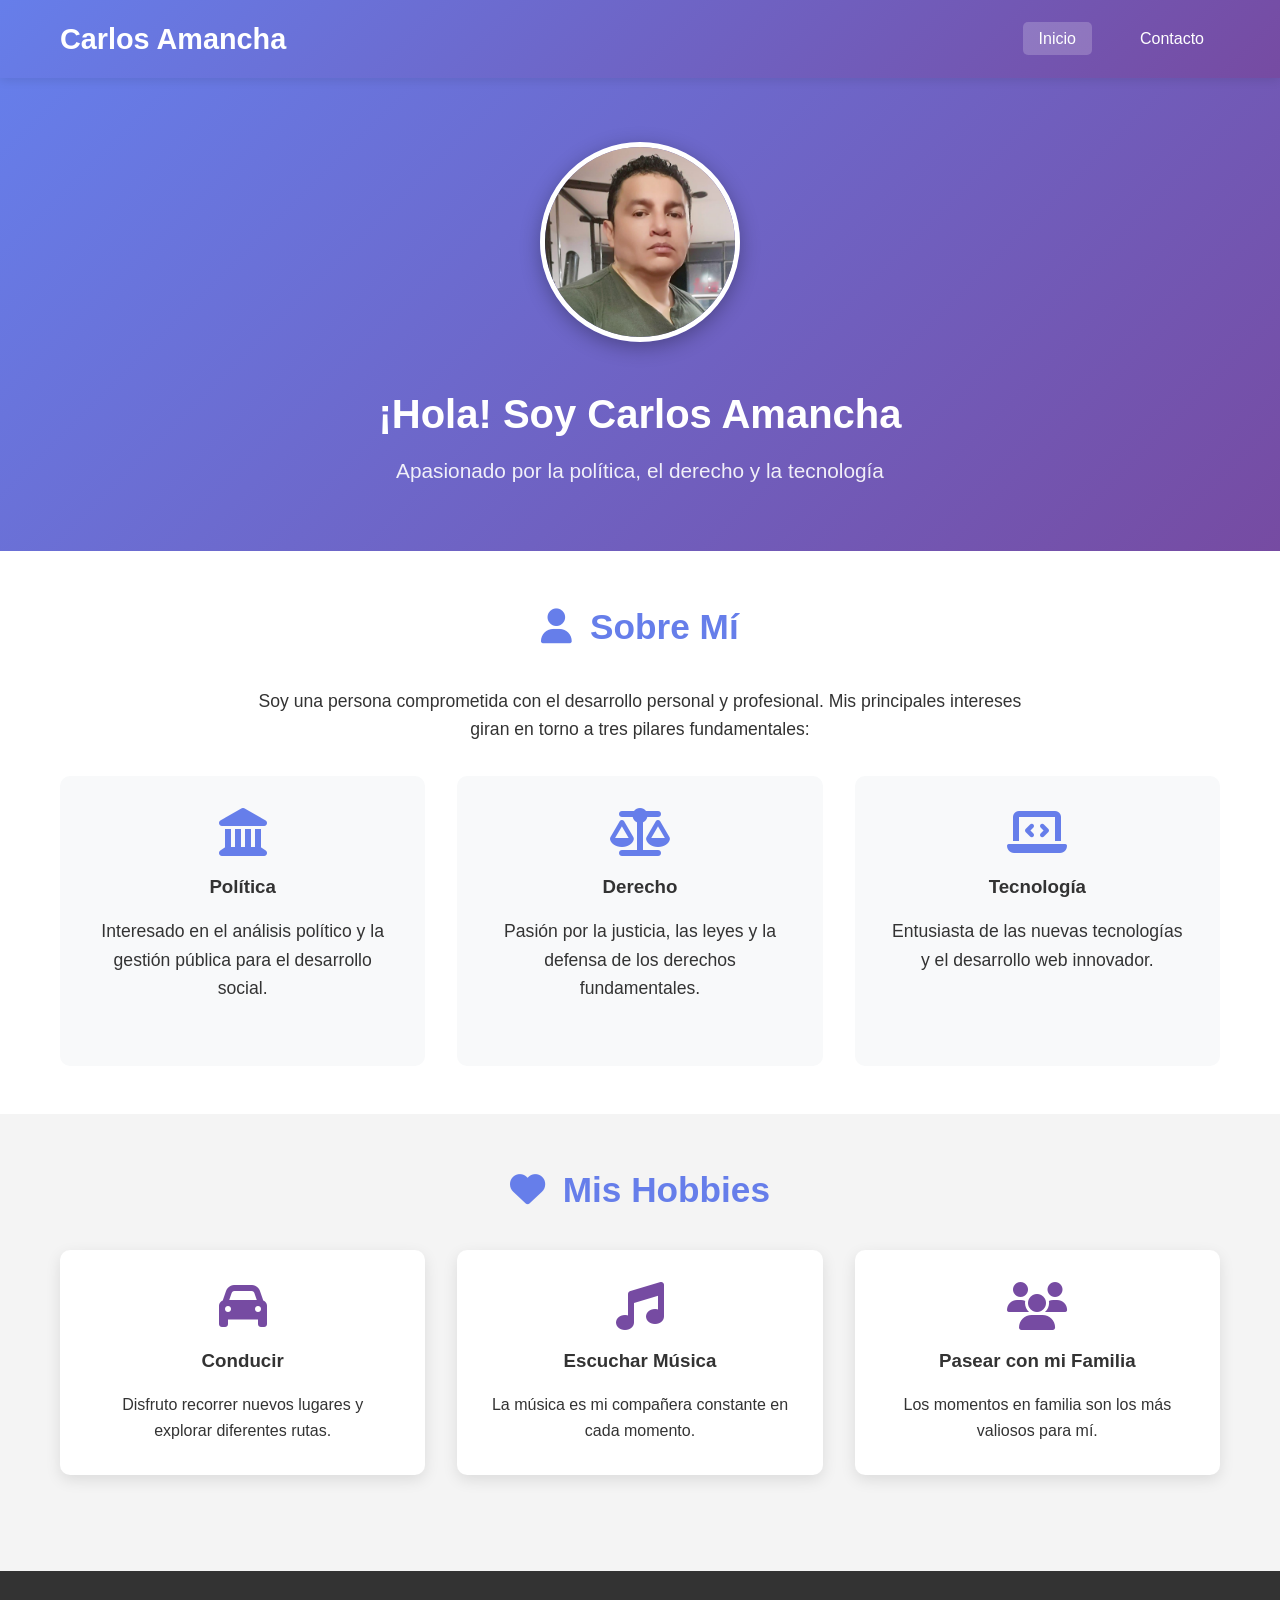
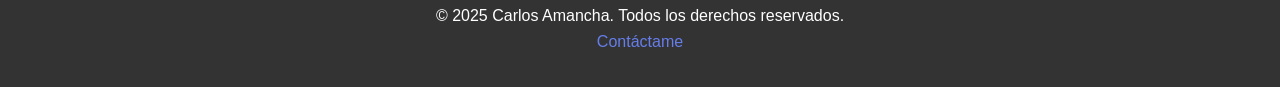
==== index.html @ 46c99013 "Initial site upload for Carlos Amancha" ====
<!DOCTYPE html>
<html lang="es">
<head>
    <meta charset="UTF-8">
    <meta name="viewport" content="width=device-width, initial-scale=1.0">
    <title>Carlos Amancha - Sitio Personal</title>
    <link rel="stylesheet" href="css/estilos.css">
    <link rel="stylesheet" href="https://cdnjs.cloudflare.com/ajax/libs/font-awesome/6.4.0/css/all.min.css">
</head>
<body>
    <nav class="navbar">
        <div class="container">
            <h1 class="logo">Carlos Amancha</h1>
            <ul class="nav-links">
                <li><a href="index.html" class="active">Inicio</a></li>
                <li><a href="contacto.php">Contacto</a></li>
            </ul>
        </div>
    </nav>

    <header class="hero">
        <div class="container">
            <div class="profile-section">
                <div class="profile-img">
                    <img src="img/carlos.jpg" alt="Carlos Amancha">
                </div>
                <div class="profile-info">
                    <h2>¡Hola! Soy Carlos Amancha</h2>
                    <p class="tagline">Apasionado por la política, el derecho y la tecnología</p>
                </div>
            </div>
        </div>
    </header>

    <section class="biografia">
        <div class="container">
            <h2><i class="fas fa-user"></i> Sobre Mí</h2>
            <p>
                Soy una persona comprometida con el desarrollo personal y profesional. 
                Mis principales intereses giran en torno a tres pilares fundamentales:
            </p>
            <div class="interests">
                <div class="interest-item">
                    <i class="fas fa-landmark"></i>
                    <h3>Política</h3>
                    <p>Interesado en el análisis político y la gestión pública para el desarrollo social.</p>
                </div>
                <div class="interest-item">
                    <i class="fas fa-balance-scale"></i>
                    <h3>Derecho</h3>
                    <p>Pasión por la justicia, las leyes y la defensa de los derechos fundamentales.</p>
                </div>
                <div class="interest-item">
                    <i class="fas fa-laptop-code"></i>
                    <h3>Tecnología</h3>
                    <p>Entusiasta de las nuevas tecnologías y el desarrollo web innovador.</p>
                </div>
            </div>
        </div>
    </section>

    <section class="hobbies">
        <div class="container">
            <h2><i class="fas fa-heart"></i> Mis Hobbies</h2>
            <div class="hobbies-grid">
                <div class="hobby-card">
                    <i class="fas fa-car"></i>
                    <h3>Conducir</h3>
                    <p>Disfruto recorrer nuevos lugares y explorar diferentes rutas.</p>
                </div>
                <div class="hobby-card">
                    <i class="fas fa-music"></i>
                    <h3>Escuchar Música</h3>
                    <p>La música es mi compañera constante en cada momento.</p>
                </div>
                <div class="hobby-card">
                    <i class="fas fa-users"></i>
                    <h3>Pasear con mi Familia</h3>
                    <p>Los momentos en familia son los más valiosos para mí.</p>
                </div>
            </div>
        </div>
    </section>

    <footer class="footer">
        <div class="container">
            <p>&copy; 2025 Carlos Amancha. Todos los derechos reservados.</p>
            <p><a href="contacto.php">Contáctame</a></p>
        </div>
    </footer>
</body>
</html>
---- css/estilos.css ----
/* Reset y configuraciones generales */
* {
    margin: 0;
    padding: 0;
    box-sizing: border-box;
}

body {
    font-family: 'Segoe UI', Tahoma, Geneva, Verdana, sans-serif;
    line-height: 1.6;
    color: #333;
    background: #f4f4f4;
}

.container {
    max-width: 1200px;
    margin: 0 auto;
    padding: 0 20px;
}

/* Navbar */
.navbar {
    background: linear-gradient(135deg, #667eea 0%, #764ba2 100%);
    color: white;
    padding: 1rem 0;
    box-shadow: 0 2px 10px rgba(0,0,0,0.1);
    position: sticky;
    top: 0;
    z-index: 1000;
}

.navbar .container {
    display: flex;
    justify-content: space-between;
    align-items: center;
}

.logo {
    font-size: 1.8rem;
    font-weight: bold;
}

.nav-links {
    list-style: none;
    display: flex;
    gap: 2rem;
}

.nav-links a {
    color: white;
    text-decoration: none;
    padding: 0.5rem 1rem;
    border-radius: 5px;
    transition: background 0.3s;
}

.nav-links a:hover,
.nav-links a.active {
    background: rgba(255,255,255,0.2);
}

/* Hero Section */
.hero {
    background: linear-gradient(135deg, #667eea 0%, #764ba2 100%);
    color: white;
    padding: 4rem 0;
    text-align: center;
}

.profile-section {
    display: flex;
    flex-direction: column;
    align-items: center;
    gap: 2rem;
}

.profile-img img {
    width: 200px;
    height: 200px;
    border-radius: 50%;
    border: 5px solid white;
    object-fit: cover;
    box-shadow: 0 5px 20px rgba(0,0,0,0.3);
}

.profile-info h2 {
    font-size: 2.5rem;
    margin-bottom: 0.5rem;
}

.tagline {
    font-size: 1.3rem;
    opacity: 0.9;
}

/* Secciones generales */
section {
    padding: 3rem 0;
}

section h2 {
    text-align: center;
    font-size: 2.2rem;
    margin-bottom: 2rem;
    color: #667eea;
}

section h2 i {
    margin-right: 0.5rem;
}

/* Biografía */
.biografia {
    background: white;
}

.biografia p {
    text-align: center;
    font-size: 1.1rem;
    margin-bottom: 2rem;
    max-width: 800px;
    margin-left: auto;
    margin-right: auto;
}

.interests {
    display: grid;
    grid-template-columns: repeat(auto-fit, minmax(250px, 1fr));
    gap: 2rem;
    margin-top: 2rem;
}

.interest-item {
    background: #f8f9fa;
    padding: 2rem;
    border-radius: 10px;
    text-align: center;
    transition: transform 0.3s, box-shadow 0.3s;
}

.interest-item:hover {
    transform: translateY(-5px);
    box-shadow: 0 10px 30px rgba(0,0,0,0.1);
}

.interest-item i {
    font-size: 3rem;
    color: #667eea;
    margin-bottom: 1rem;
}

.interest-item h3 {
    margin-bottom: 1rem;
    color: #333;
}

/* Hobbies */
.hobbies {
    background: #f4f4f4;
}

.hobbies-grid {
    display: grid;
    grid-template-columns: repeat(auto-fit, minmax(250px, 1fr));
    gap: 2rem;
    margin-top: 2rem;
}

.hobby-card {
    background: white;
    padding: 2rem;
    border-radius: 10px;
    text-align: center;
    box-shadow: 0 5px 15px rgba(0,0,0,0.1);
    transition: transform 0.3s;
}

.hobby-card:hover {
    transform: translateY(-5px);
}

.hobby-card i {
    font-size: 3rem;
    color: #764ba2;
    margin-bottom: 1rem;
}

.hobby-card h3 {
    margin-bottom: 1rem;
    color: #333;
}

/* Contacto */
.contact-section {
    background: white;
    min-height: calc(100vh - 200px);
}

.contact-intro {
    text-align: center;
    font-size: 1.1rem;
    margin-bottom: 2rem;
    color: #666;
}

.form-container {
    max-width: 600px;
    margin: 0 auto;
    background: #f8f9fa;
    padding: 2rem;
    border-radius: 10px;
    box-shadow: 0 5px 20px rgba(0,0,0,0.1);
}

.contact-form {
    display: flex;
    flex-direction: column;
    gap: 1.5rem;
}

.form-group {
    display: flex;
    flex-direction: column;
}

.form-group label {
    margin-bottom: 0.5rem;
    font-weight: 600;
    color: #333;
}

.form-group label i {
    margin-right: 0.5rem;
    color: #667eea;
}

.form-group input,
.form-group textarea {
    padding: 0.8rem;
    border: 2px solid #ddd;
    border-radius: 5px;
    font-size: 1rem;
    transition: border-color 0.3s;
}

.form-group input:focus,
.form-group textarea:focus {
    outline: none;
    border-color: #667eea;
}

.form-group small {
    color: #666;
    font-size: 0.85rem;
    margin-top: 0.3rem;
}

.btn-submit {
    background: linear-gradient(135deg, #667eea 0%, #764ba2 100%);
    color: white;
    padding: 1rem;
    border: none;
    border-radius: 5px;
    font-size: 1.1rem;
    font-weight: bold;
    cursor: pointer;
    transition: transform 0.3s, box-shadow 0.3s;
}

.btn-submit:hover {
    transform: translateY(-2px);
    box-shadow: 0 5px 20px rgba(102, 126, 234, 0.4);
}

.contact-info {
    max-width: 600px;
    margin: 3rem auto 0;
    text-align: center;
}

.contact-info h3 {
    margin-bottom: 1.5rem;
    color: #333;
}

.info-items {
    display: flex;
    justify-content: center;
    gap: 2rem;
    flex-wrap: wrap;
}

.info-item {
    display: flex;
    align-items: center;
    gap: 0.5rem;
    color: #666;
}

.info-item i {
    color: #667eea;
}

/* Footer */
.footer {
    background: #333;
    color: white;
    text-align: center;
    padding: 2rem 0;
    margin-top: 3rem;
}

.footer a {
    color: #667eea;
    text-decoration: none;
}

.footer a:hover {
    text-decoration: underline;
}

/* Responsive */
@media (max-width: 768px) {
    .navbar .container {
        flex-direction: column;
        gap: 1rem;
    }
    
    .nav-links {
        gap: 1rem;
    }
    
    .profile-info h2 {
        font-size: 2rem;
    }
    
    .tagline {
        font-size: 1.1rem;
    }
    
    section h2 {
        font-size: 1.8rem;
    }
}
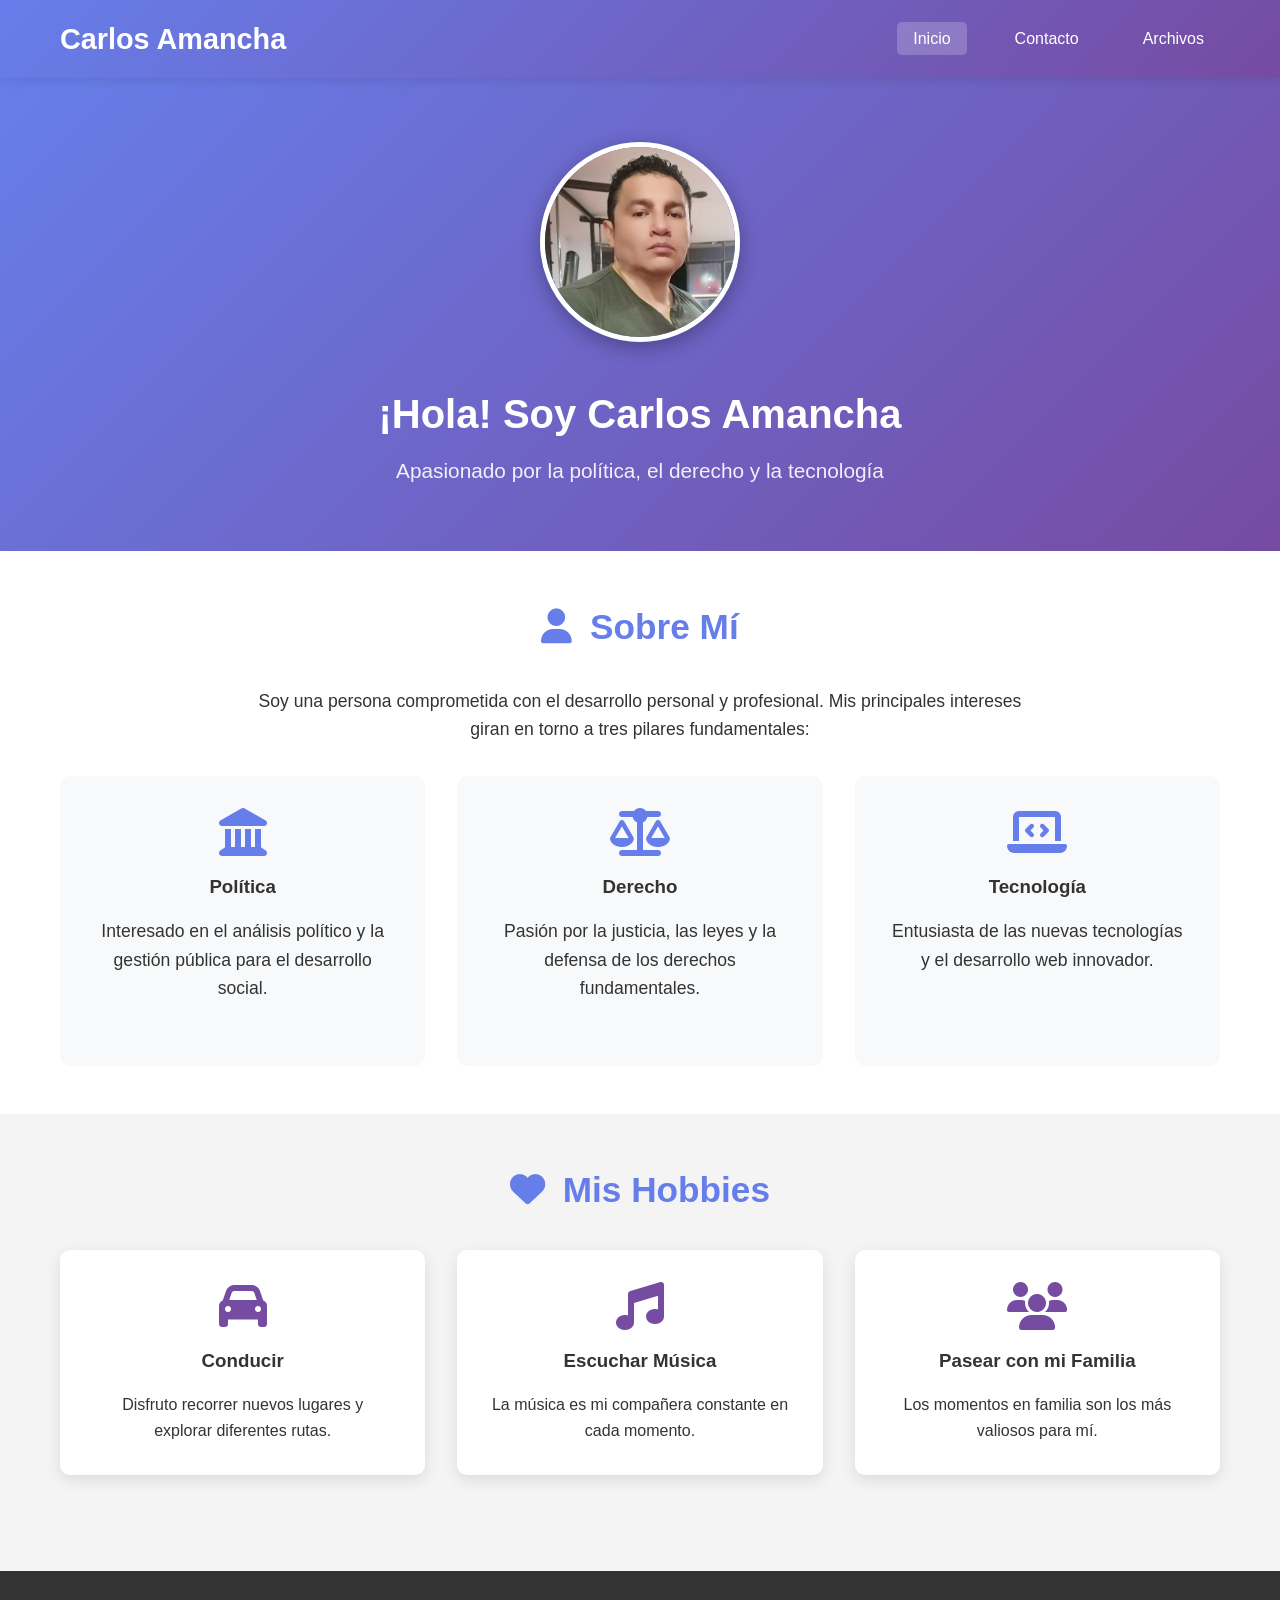
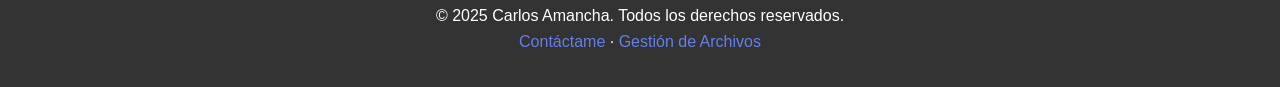
==== commit 867e074d: "Mejorar navegación y limpiar estructura del proyecto" ====
--- a/index.html
+++ b/index.html
@@ -14,6 +14,7 @@
             <ul class="nav-links">
                 <li><a href="index.html" class="active">Inicio</a></li>
                 <li><a href="contacto.php">Contacto</a></li>
+                <li><a href="archivos.php">Archivos</a></li>
             </ul>
         </div>
     </nav>
@@ -85,7 +86,7 @@
     <footer class="footer">
         <div class="container">
             <p>&copy; 2025 Carlos Amancha. Todos los derechos reservados.</p>
-            <p><a href="contacto.php">Contáctame</a></p>
+            <p><a href="contacto.php">Contáctame</a> · <a href="archivos.php">Gestión de Archivos</a></p>
         </div>
     </footer>
 </body>
--- a/css/estilos.css
+++ b/css/estilos.css
@@ -301,6 +301,96 @@
     color: #667eea;
 }
 
+/* Gestión de archivos */
+.file-manager-section {
+    background: white;
+    min-height: calc(100vh - 200px);
+    padding: 3rem 0;
+}
+
+.file-manager-grid {
+    display: grid;
+    grid-template-columns: minmax(280px, 380px) 1fr;
+    gap: 2rem;
+    align-items: start;
+}
+
+.file-upload-form,
+.file-list-card {
+    background: #f8f9fa;
+    padding: 1.5rem;
+    border-radius: 10px;
+    box-shadow: 0 5px 20px rgba(0,0,0,0.08);
+}
+
+.file-upload-form {
+    display: flex;
+    flex-direction: column;
+    gap: 1rem;
+}
+
+.file-upload-form label {
+    font-weight: 600;
+    color: #333;
+}
+
+.file-upload-form small {
+    color: #666;
+    font-size: 0.9rem;
+}
+
+.message-box {
+    background: #e9f7ef;
+    border: 1px solid #c8ebd0;
+    color: #1f5e3a;
+    padding: 1rem 1.2rem;
+    border-radius: 8px;
+    margin-bottom: 1.5rem;
+}
+
+.message-box ul {
+    padding-left: 1.2rem;
+}
+
+.file-table {
+    width: 100%;
+    border-collapse: collapse;
+    margin-top: 1rem;
+}
+
+.file-table th,
+.file-table td {
+    padding: 0.75rem;
+    border-bottom: 1px solid #e5e7eb;
+    text-align: left;
+    vertical-align: middle;
+}
+
+.file-table th {
+    background: #eef2ff;
+    color: #4c51bf;
+}
+
+.action-link,
+.delete-btn {
+    display: inline-block;
+    margin-right: 0.5rem;
+    color: #667eea;
+    text-decoration: none;
+    background: none;
+    border: none;
+    cursor: pointer;
+    font-size: 0.95rem;
+}
+
+.delete-btn {
+    color: #c53030;
+}
+
+.inline-form {
+    display: inline-block;
+}
+
 /* Footer */
 .footer {
     background: #333;
@@ -318,6 +408,13 @@
 .footer a:hover {
     text-decoration: underline;
 }
+
+@media (max-width: 900px) {
+    .file-manager-grid {
+        grid-template-columns: 1fr;
+    }
+}
+
 
 /* Responsive */
 @media (max-width: 768px) {
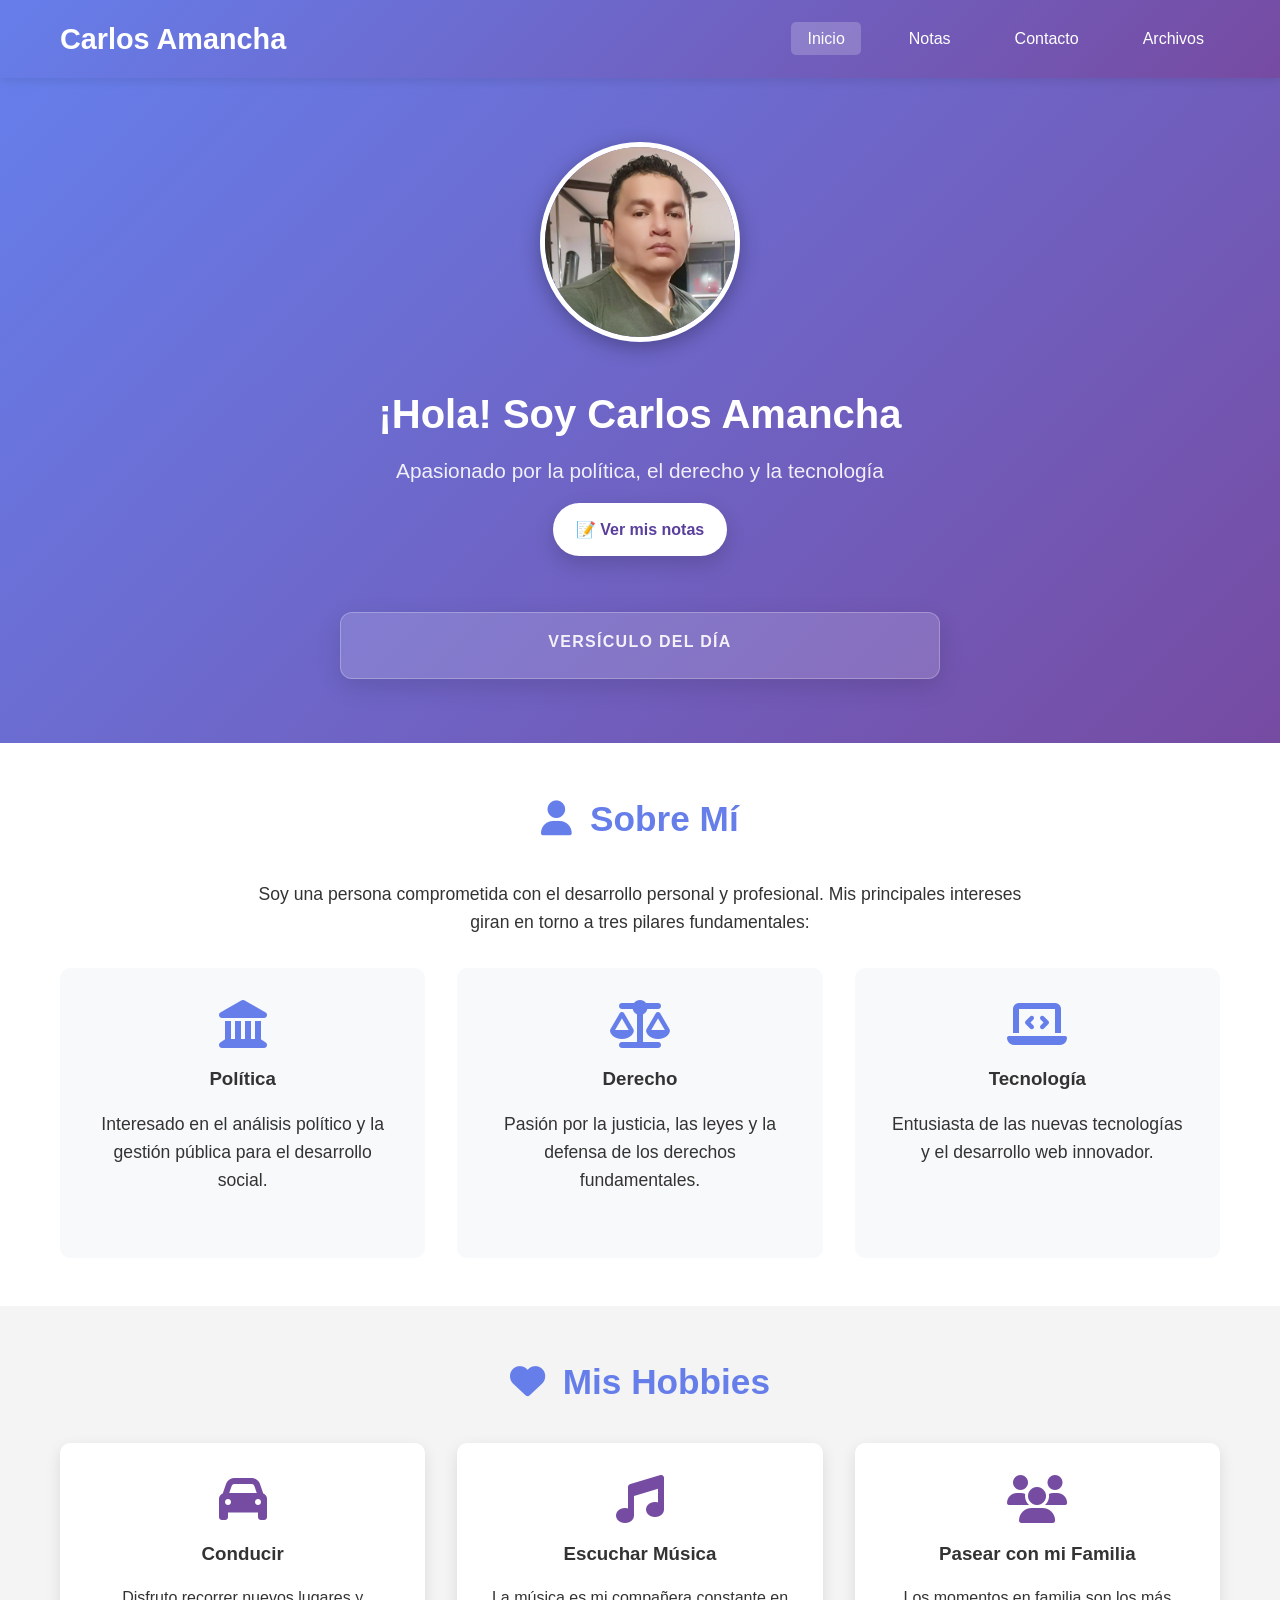
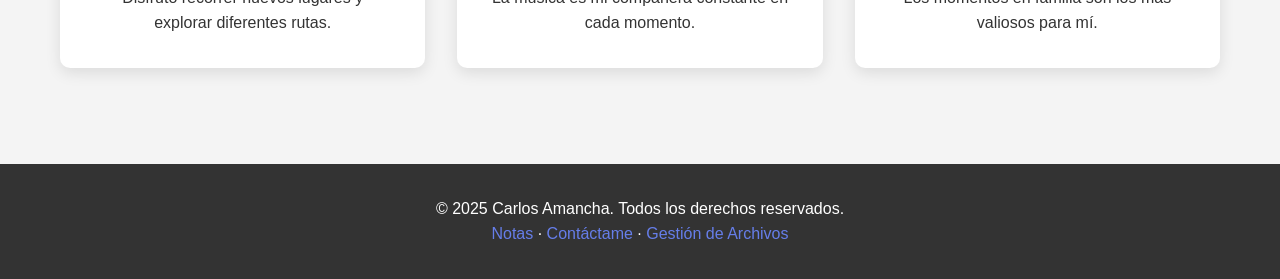
==== commit 0d1f456f: "Agregar flujo de notas en la web" ====
--- a/index.html
+++ b/index.html
@@ -13,6 +13,7 @@
             <h1 class="logo">Carlos Amancha</h1>
             <ul class="nav-links">
                 <li><a href="index.html" class="active">Inicio</a></li>
+                <li><a href="notas.html">Notas</a></li>
                 <li><a href="contacto.php">Contacto</a></li>
                 <li><a href="archivos.php">Archivos</a></li>
             </ul>
@@ -28,6 +29,11 @@
                 <div class="profile-info">
                     <h2>¡Hola! Soy Carlos Amancha</h2>
                     <p class="tagline">Apasionado por la política, el derecho y la tecnología</p>
+                    <a href="notas.html" class="btn-notas">📝 Ver mis notas</a>
+                </div>
+                <div class="verse-box">
+                    <h3>Versículo del día</h3>
+                    <div id="dailyVersesWrapper"></div>
                 </div>
             </div>
         </div>
@@ -86,8 +92,10 @@
     <footer class="footer">
         <div class="container">
             <p>&copy; 2025 Carlos Amancha. Todos los derechos reservados.</p>
-            <p><a href="contacto.php">Contáctame</a> · <a href="archivos.php">Gestión de Archivos</a></p>
+            <p><a href="notas.html">Notas</a> · <a href="contacto.php">Contáctame</a> · <a href="archivos.php">Gestión de Archivos</a></p>
         </div>
     </footer>
+
+    <script async defer src="https://dailyverses.net/get/verse.js?language=nvi"></script>
 </body>
 </html>
--- a/css/estilos.css
+++ b/css/estilos.css
@@ -67,6 +67,27 @@
     text-align: center;
 }
 
+.btn-notas {
+    display: inline-flex;
+    align-items: center;
+    justify-content: center;
+    gap: 0.5rem;
+    margin-top: 1rem;
+    padding: 0.85rem 1.4rem;
+    background: #ffffff;
+    color: #5a3e9c;
+    text-decoration: none;
+    font-weight: 700;
+    border-radius: 999px;
+    box-shadow: 0 8px 20px rgba(0, 0, 0, 0.16);
+    transition: transform 0.2s ease, box-shadow 0.2s ease;
+}
+
+.btn-notas:hover {
+    transform: translateY(-2px);
+    box-shadow: 0 10px 24px rgba(0, 0, 0, 0.22);
+}
+
 .profile-section {
     display: flex;
     flex-direction: column;
@@ -91,6 +112,30 @@
 .tagline {
     font-size: 1.3rem;
     opacity: 0.9;
+}
+
+.verse-box {
+    margin-top: 1.5rem;
+    background: rgba(255, 255, 255, 0.15);
+    border: 1px solid rgba(255, 255, 255, 0.25);
+    border-radius: 12px;
+    padding: 1rem 1.2rem;
+    max-width: 600px;
+    width: 100%;
+    box-shadow: 0 8px 24px rgba(0, 0, 0, 0.12);
+}
+
+.verse-box h3 {
+    font-size: 1rem;
+    margin-bottom: 0.5rem;
+    text-transform: uppercase;
+    letter-spacing: 0.08em;
+    opacity: 0.9;
+}
+
+.verse-box #dailyVersesWrapper {
+    font-size: 1rem;
+    line-height: 1.6;
 }
 
 /* Secciones generales */
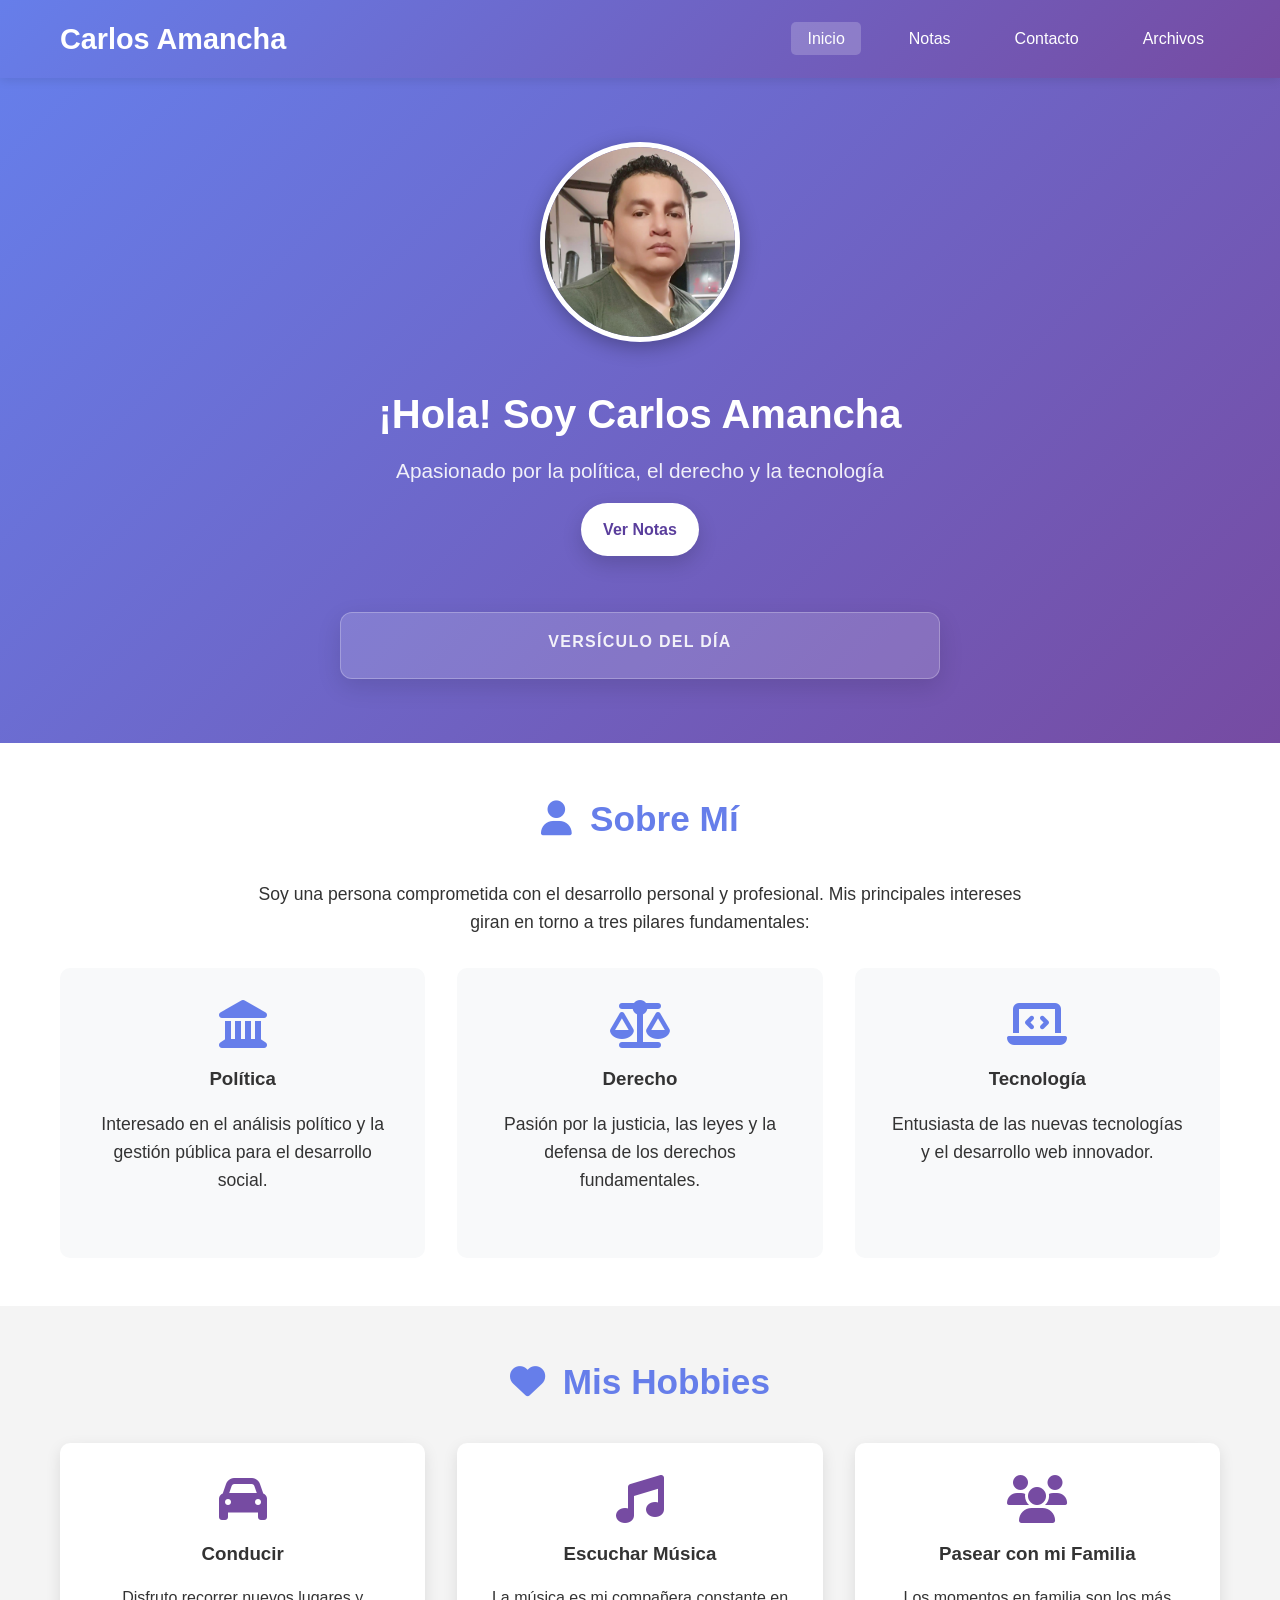
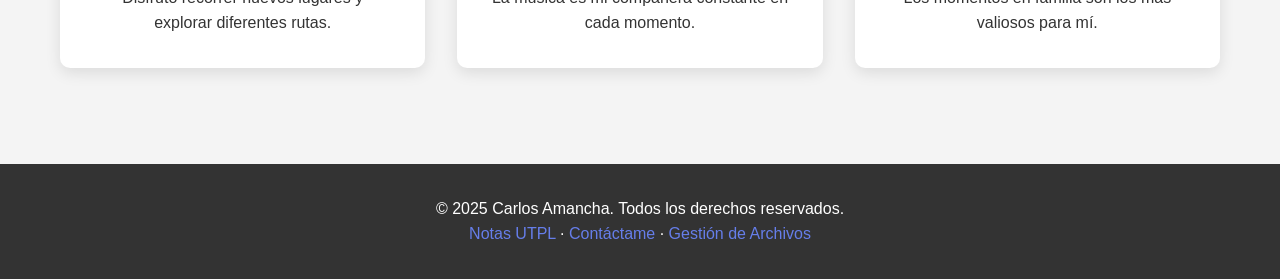
==== commit 16dfe4a0: "feat(web): favicon de dragon y metadatos UTPL en modulo de notas" ====
--- a/index.html
+++ b/index.html
@@ -4,6 +4,7 @@
     <meta charset="UTF-8">
     <meta name="viewport" content="width=device-width, initial-scale=1.0">
     <title>Carlos Amancha - Sitio Personal</title>
+    <link rel="icon" type="image/svg+xml" href="img/favicon-dragon-head.svg">
     <link rel="stylesheet" href="css/estilos.css">
     <link rel="stylesheet" href="https://cdnjs.cloudflare.com/ajax/libs/font-awesome/6.4.0/css/all.min.css">
 </head>
@@ -13,7 +14,7 @@
             <h1 class="logo">Carlos Amancha</h1>
             <ul class="nav-links">
                 <li><a href="index.html" class="active">Inicio</a></li>
-                <li><a href="notas.html">Notas</a></li>
+                <li><a href="notas.php">Notas</a></li>
                 <li><a href="contacto.php">Contacto</a></li>
                 <li><a href="archivos.php">Archivos</a></li>
             </ul>
@@ -29,7 +30,7 @@
                 <div class="profile-info">
                     <h2>¡Hola! Soy Carlos Amancha</h2>
                     <p class="tagline">Apasionado por la política, el derecho y la tecnología</p>
-                    <a href="notas.html" class="btn-notas">📝 Ver mis notas</a>
+                    <a href="notas.php" class="btn-notas">Ver Notas</a>
                 </div>
                 <div class="verse-box">
                     <h3>Versículo del día</h3>
@@ -92,7 +93,7 @@
     <footer class="footer">
         <div class="container">
             <p>&copy; 2025 Carlos Amancha. Todos los derechos reservados.</p>
-            <p><a href="notas.html">Notas</a> · <a href="contacto.php">Contáctame</a> · <a href="archivos.php">Gestión de Archivos</a></p>
+            <p><a href="notas.html">Notas UTPL</a> · <a href="contacto.php">Contáctame</a> · <a href="archivos.php">Gestión de Archivos</a></p>
         </div>
     </footer>
 
--- a/css/estilos.css
+++ b/css/estilos.css
@@ -44,6 +44,7 @@
     list-style: none;
     display: flex;
     gap: 2rem;
+    flex-wrap: wrap;
 }
 
 .nav-links a {
@@ -328,6 +329,313 @@
     color: #333;
 }
 
+.notes-shell {
+    max-width: 1400px;
+}
+
+.notes-section {
+    overflow-x: clip;
+}
+
+.notes-layout {
+    display: grid;
+    grid-template-columns: minmax(260px, 300px) minmax(0, 1fr);
+    gap: 1.5rem;
+    align-items: start;
+}
+
+.notes-sidebar {
+    position: sticky;
+    top: 96px;
+}
+
+.notes-content {
+    min-width: 0;
+    display: flex;
+    flex-direction: column;
+    gap: 1.25rem;
+}
+
+.notes-page .form-container {
+    max-width: none;
+    margin: 0;
+}
+
+.notes-card {
+    width: 100%;
+    padding: 1.5rem;
+    border-radius: 14px;
+}
+
+.notes-sidebar-card h3,
+.notes-card h3 {
+    margin-bottom: 0.8rem;
+    color: #2f4068;
+}
+
+.notes-sidebar-text,
+.notes-card-intro,
+.notes-legend {
+    color: #5f6c83;
+}
+
+.notes-sidebar-actions,
+.notes-primary-actions {
+    display: flex;
+    gap: 0.75rem;
+    flex-wrap: wrap;
+    margin-top: 1rem;
+}
+
+.notes-btn {
+    border: none;
+    border-radius: 10px;
+    padding: 0.8rem 1rem;
+    cursor: pointer;
+    font-weight: 700;
+    transition: transform 0.2s ease, box-shadow 0.2s ease, background 0.2s ease;
+}
+
+.notes-btn:hover {
+    transform: translateY(-1px);
+}
+
+.notes-btn-primary {
+    background: linear-gradient(135deg, #667eea 0%, #764ba2 100%);
+    color: white;
+    box-shadow: 0 10px 24px rgba(102, 126, 234, 0.25);
+}
+
+.notes-btn-secondary {
+    background: #edf2ff;
+    color: #4254a8;
+}
+
+.notes-btn-danger {
+    background: #fde8e8;
+    color: #b42828;
+}
+
+.notes-meta-grid {
+    display: grid;
+    grid-template-columns: repeat(auto-fit, minmax(220px, 1fr));
+    gap: 1rem;
+}
+
+.notes-field {
+    display: flex;
+    flex-direction: column;
+    gap: 0.4rem;
+    font-weight: 600;
+    color: #2f4f4f;
+}
+
+.notes-field input,
+.notes-number-input {
+    width: 100%;
+    padding: 0.75rem;
+    border: 1px solid #c7cdd6;
+    border-radius: 8px;
+    background: white;
+    font-size: 1rem;
+}
+
+.notes-number-input-short {
+    max-width: 160px;
+}
+
+.notes-status-text {
+    margin-top: 1rem;
+    font-weight: 600;
+    color: #42506a;
+}
+
+.notes-status-text[data-tone='success'] {
+    color: #1f8f3b;
+}
+
+.notes-status-text[data-tone='warning'] {
+    color: #a16207;
+}
+
+.notes-status-text[data-tone='danger'] {
+    color: #b42828;
+}
+
+.notes-metrics-box {
+    margin-top: 1rem;
+    border-top: 1px dashed #cad6ef;
+    padding-top: 0.9rem;
+    color: #42506a;
+    font-size: 0.94rem;
+}
+
+.notes-metrics-box p {
+    margin: 0.2rem 0;
+}
+
+.notes-optin-box {
+    margin-top: 1rem;
+    border: 1px solid #d7e1f5;
+    border-radius: 10px;
+    background: #f7faff;
+    padding: 1rem;
+}
+
+.notes-optin-box h4 {
+    margin-bottom: 0.45rem;
+    color: #32496f;
+}
+
+.notes-optin-box p {
+    color: #5a6982;
+    margin-bottom: 0.7rem;
+}
+
+.notes-optin-grid {
+    margin-top: 0.5rem;
+}
+
+.notes-checkbox-line {
+    display: inline-flex;
+    align-items: center;
+    gap: 0.5rem;
+    color: #32496f;
+    font-weight: 600;
+    margin-bottom: 0.6rem;
+}
+
+.notes-checkbox-line input[type='checkbox'] {
+    accent-color: #5a6fd8;
+}
+
+.notes-component-title {
+    margin: 1rem 0 0.75rem;
+    font-weight: 700;
+    color: #3a4a68;
+}
+
+.notes-table-wrap {
+    width: 100%;
+    overflow-x: auto;
+    margin-bottom: 1rem;
+}
+
+.notes-table {
+    width: 100%;
+    min-width: 720px;
+    border-collapse: collapse;
+    background: white;
+}
+
+.notes-table thead tr {
+    background: #eef3ff;
+    color: #364764;
+}
+
+.notes-table-summary thead tr {
+    background: #153e75;
+    color: white;
+}
+
+.notes-table th,
+.notes-table td {
+    padding: 0.85rem;
+    text-align: left;
+    border-bottom: 1px solid #dfe6f2;
+    vertical-align: top;
+}
+
+.notes-summary-total-row {
+    font-weight: 700;
+    background: #f8fbff;
+}
+
+.notes-total-line {
+    font-size: 1.05rem;
+    color: #2c3a55;
+}
+
+.notes-message {
+    margin: 0;
+    font-weight: 600;
+    color: #2f4068;
+}
+
+.notes-saved-list {
+    display: flex;
+    flex-direction: column;
+    gap: 0.75rem;
+    margin-top: 1rem;
+}
+
+.notes-saved-item {
+    width: 100%;
+    border: 1px solid #d6def0;
+    border-radius: 12px;
+    background: white;
+    padding: 0.9rem 1rem;
+    text-align: left;
+    cursor: pointer;
+    transition: border-color 0.2s ease, box-shadow 0.2s ease, transform 0.2s ease;
+}
+
+.notes-saved-item:hover {
+    transform: translateY(-1px);
+    border-color: #8aa0e8;
+    box-shadow: 0 10px 24px rgba(91, 110, 180, 0.12);
+}
+
+.notes-saved-item.active {
+    border-color: #667eea;
+    background: #eef3ff;
+}
+
+.notes-saved-item strong,
+.notes-saved-item span {
+    display: block;
+}
+
+.notes-saved-item span {
+    margin-top: 0.3rem;
+    color: #5f6c83;
+    font-size: 0.9rem;
+}
+
+.notes-status-badge {
+    display: inline-flex;
+    align-items: center;
+    width: fit-content;
+    margin-top: 0.55rem;
+    padding: 0.25rem 0.55rem;
+    border-radius: 999px;
+    font-size: 0.78rem;
+    font-weight: 700;
+}
+
+.notes-status-success {
+    background: #e6f7ec;
+    color: #1f8f3b;
+}
+
+.notes-status-warning {
+    background: #fff3d9;
+    color: #9a6700;
+}
+
+.notes-status-danger {
+    background: #fde8e8;
+    color: #b42828;
+}
+
+.notes-empty-state {
+    border: 1px dashed #c7d2e8;
+    border-radius: 12px;
+    padding: 1rem;
+    color: #5f6c83;
+    background: white;
+}
+
 .info-items {
     display: flex;
     justify-content: center;
@@ -458,6 +766,14 @@
     .file-manager-grid {
         grid-template-columns: 1fr;
     }
+
+    .notes-layout {
+        grid-template-columns: 1fr;
+    }
+
+    .notes-sidebar {
+        position: static;
+    }
 }
 
 
@@ -483,4 +799,54 @@
     section h2 {
         font-size: 1.8rem;
     }
+
+    .notes-card {
+        padding: 1rem;
+    }
+
+    .notes-table {
+        min-width: 600px;
+    }
+}
+
+@media print {
+    .navbar,
+    .footer,
+    .notes-sidebar,
+    .notes-primary-actions,
+    .notes-sidebar-actions,
+    .notes-status-text,
+    .notes-optin-box {
+        display: none !important;
+    }
+
+    body,
+    .contact-section,
+    .notes-card,
+    .notes-table {
+        background: white !important;
+        box-shadow: none !important;
+    }
+
+    .notes-layout {
+        display: block;
+    }
+
+    .notes-content {
+        display: block;
+    }
+
+    .notes-card {
+        margin-bottom: 1rem;
+        border: 1px solid #d7dce5;
+        page-break-inside: avoid;
+    }
+
+    .notes-section {
+        padding: 0;
+    }
+
+    .notes-table-wrap {
+        overflow: visible;
+    }
 }
